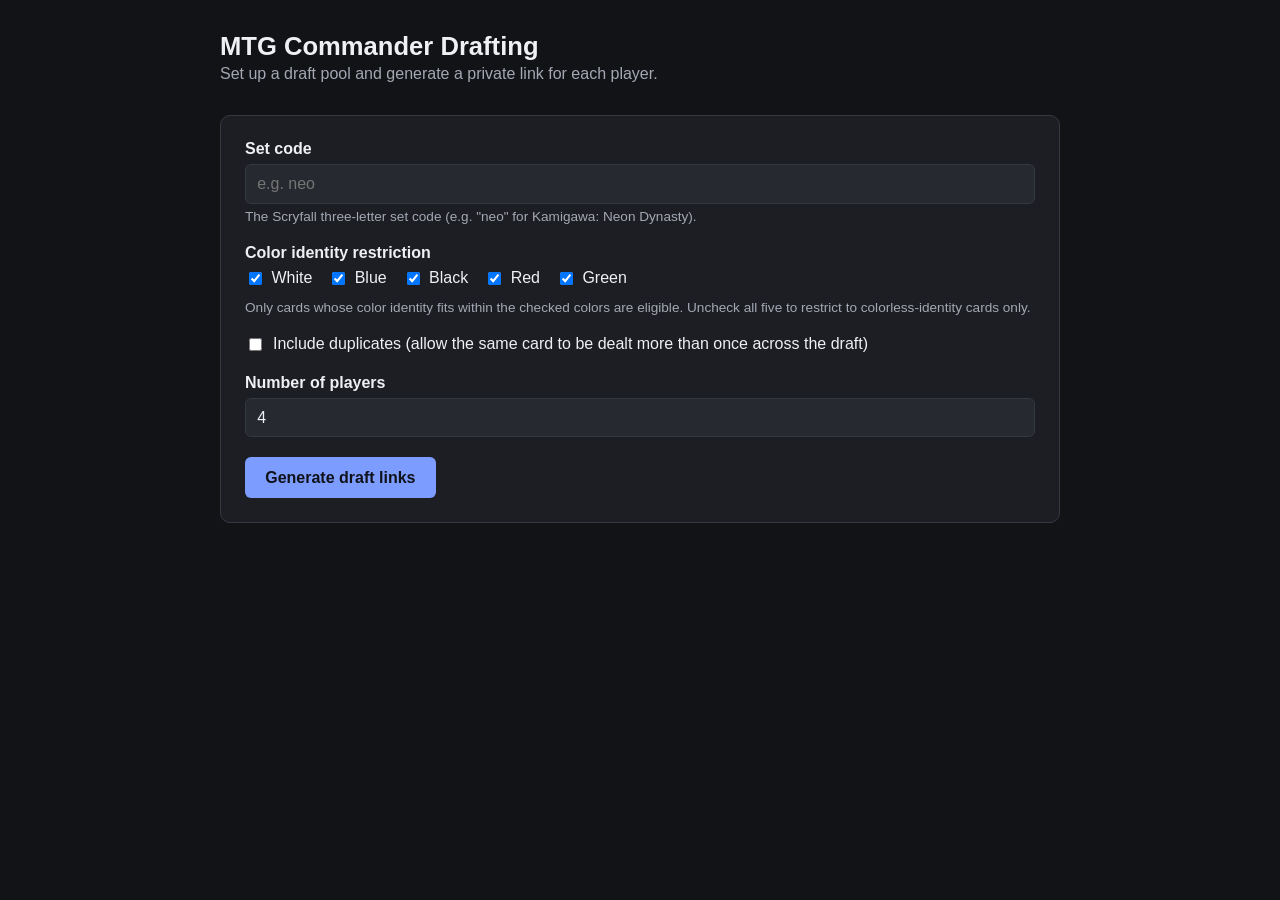
==== index.html @ 11d29b44 "Add MTG commander draft static site with GitHub Pages CI/CD Static host/player pages backed by the S" ====
<!doctype html>
<html lang="en">
<head>
  <meta charset="utf-8" />
  <meta name="viewport" content="width=device-width, initial-scale=1" />
  <title>MTG Commander Drafting — Host</title>
  <link rel="stylesheet" href="css/styles.css" />
</head>
<body>
  <div class="wrap">
    <h1>MTG Commander Drafting</h1>
    <p class="subtitle">Set up a draft pool and generate a private link for each player.</p>

    <div class="card">
      <form id="draft-form">
        <div class="field">
          <label for="set-code">Set code</label>
          <input type="text" id="set-code" placeholder="e.g. neo" required />
          <div class="hint">The Scryfall three-letter set code (e.g. "neo" for Kamigawa: Neon Dynasty).</div>
        </div>

        <div class="field">
          <label>Color identity restriction</label>
          <div class="identity-row">
            <label><input type="checkbox" class="identity-box" value="w" checked /> White</label>
            <label><input type="checkbox" class="identity-box" value="u" checked /> Blue</label>
            <label><input type="checkbox" class="identity-box" value="b" checked /> Black</label>
            <label><input type="checkbox" class="identity-box" value="r" checked /> Red</label>
            <label><input type="checkbox" class="identity-box" value="g" checked /> Green</label>
          </div>
          <div class="hint">Only cards whose color identity fits within the checked colors are eligible. Uncheck all five to restrict to colorless-identity cards only.</div>
        </div>

        <div class="field checkbox-field">
          <input type="checkbox" id="include-duplicates" />
          <label for="include-duplicates">Include duplicates (allow the same card to be dealt more than once across the draft)</label>
        </div>

        <div class="field">
          <label for="num-players">Number of players</label>
          <input type="number" id="num-players" min="1" step="1" value="4" required />
        </div>

        <button type="submit" class="primary" id="submit-btn">Generate draft links</button>
      </form>

      <div id="status" class="status hidden"></div>
    </div>

    <div id="results" class="card hidden" style="margin-top: 1.5rem;">
      <h2>Player links</h2>
      <p id="results-summary" class="results-summary"></p>
      <div id="player-list"></div>
    </div>
  </div>

  <script src="js/scryfall.js"></script>
  <script src="js/encoding.js"></script>
  <script src="js/sampling.js"></script>
  <script src="js/host.js"></script>
</body>
</html>
---- css/styles.css ----
:root {
  color-scheme: light dark;
  --bg: #121316;
  --surface: #1c1e23;
  --surface-2: #26292f;
  --border: #34383f;
  --text: #eef0f3;
  --text-dim: #a3a8b3;
  --accent: #7c9cff;
  --accent-text: #10121a;
  --error: #ff8080;
  --error-bg: #3a1f21;
  --radius: 10px;
}

* {
  box-sizing: border-box;
}

body {
  margin: 0;
  min-height: 100vh;
  background: var(--bg);
  color: var(--text);
  font-family: -apple-system, BlinkMacSystemFont, "Segoe UI", Roboto, Helvetica, Arial, sans-serif;
}

.wrap {
  max-width: 880px;
  margin: 0 auto;
  padding: 2rem 1.25rem 4rem;
}

h1 {
  font-size: 1.6rem;
  margin: 0 0 0.25rem;
}

.subtitle {
  color: var(--text-dim);
  margin: 0 0 2rem;
}

.card {
  background: var(--surface);
  border: 1px solid var(--border);
  border-radius: var(--radius);
  padding: 1.5rem;
}

.field {
  margin-bottom: 1.25rem;
}

.field label {
  display: block;
  font-weight: 600;
  margin-bottom: 0.4rem;
}

.field .hint {
  color: var(--text-dim);
  font-size: 0.85rem;
  margin-top: 0.35rem;
}

input[type="text"],
input[type="number"] {
  width: 100%;
  padding: 0.6rem 0.7rem;
  background: var(--surface-2);
  border: 1px solid var(--border);
  border-radius: 6px;
  color: var(--text);
  font-size: 1rem;
}

.identity-row {
  display: flex;
  gap: 1rem;
  flex-wrap: wrap;
}

.identity-row label {
  display: flex;
  align-items: center;
  gap: 0.4rem;
  font-weight: 400;
}

.checkbox-field {
  display: flex;
  align-items: center;
  gap: 0.5rem;
}

.checkbox-field label {
  font-weight: 400;
  margin: 0;
}

button {
  font-size: 1rem;
  font-weight: 600;
  padding: 0.65rem 1.2rem;
  border-radius: 6px;
  border: 1px solid transparent;
  cursor: pointer;
}

button.primary {
  background: var(--accent);
  color: var(--accent-text);
}

button.primary:disabled {
  opacity: 0.6;
  cursor: default;
}

button.secondary {
  background: var(--surface-2);
  color: var(--text);
  border-color: var(--border);
}

.status {
  margin-top: 1rem;
  color: var(--text-dim);
}

.status.error {
  color: var(--error);
  background: var(--error-bg);
  border: 1px solid var(--error);
  border-radius: 6px;
  padding: 0.75rem 1rem;
}

.hidden {
  display: none !important;
}

.results-summary {
  margin-bottom: 1rem;
  color: var(--text-dim);
}

.player-row {
  display: flex;
  align-items: center;
  gap: 0.6rem;
  margin-bottom: 0.6rem;
}

.player-row .player-label {
  min-width: 5.5rem;
  color: var(--text-dim);
}

.player-row input[type="text"] {
  flex: 1;
}

.player-row button {
  flex-shrink: 0;
}

.player-row button.copied {
  background: #4caf7d;
  color: #0b1a12;
  border-color: #4caf7d;
}

.cards-row {
  display: flex;
  gap: 1.5rem;
  flex-wrap: wrap;
  justify-content: center;
  margin: 2rem 0;
}

.card-option {
  background: var(--surface);
  border: 1px solid var(--border);
  border-radius: var(--radius);
  padding: 1rem;
  width: 260px;
  text-align: center;
}

.card-option img {
  width: 100%;
  border-radius: 6px;
  margin-bottom: 0.75rem;
}

.card-option h3 {
  margin: 0 0 1rem;
  font-size: 1.05rem;
}

.luck-row {
  text-align: center;
  margin: 1.5rem 0;
}

.luck-row p {
  color: var(--text-dim);
  margin-bottom: 0.75rem;
}

.result-view {
  text-align: center;
}

.result-view img {
  max-width: 300px;
  width: 100%;
  border-radius: 10px;
  margin: 1rem 0;
}
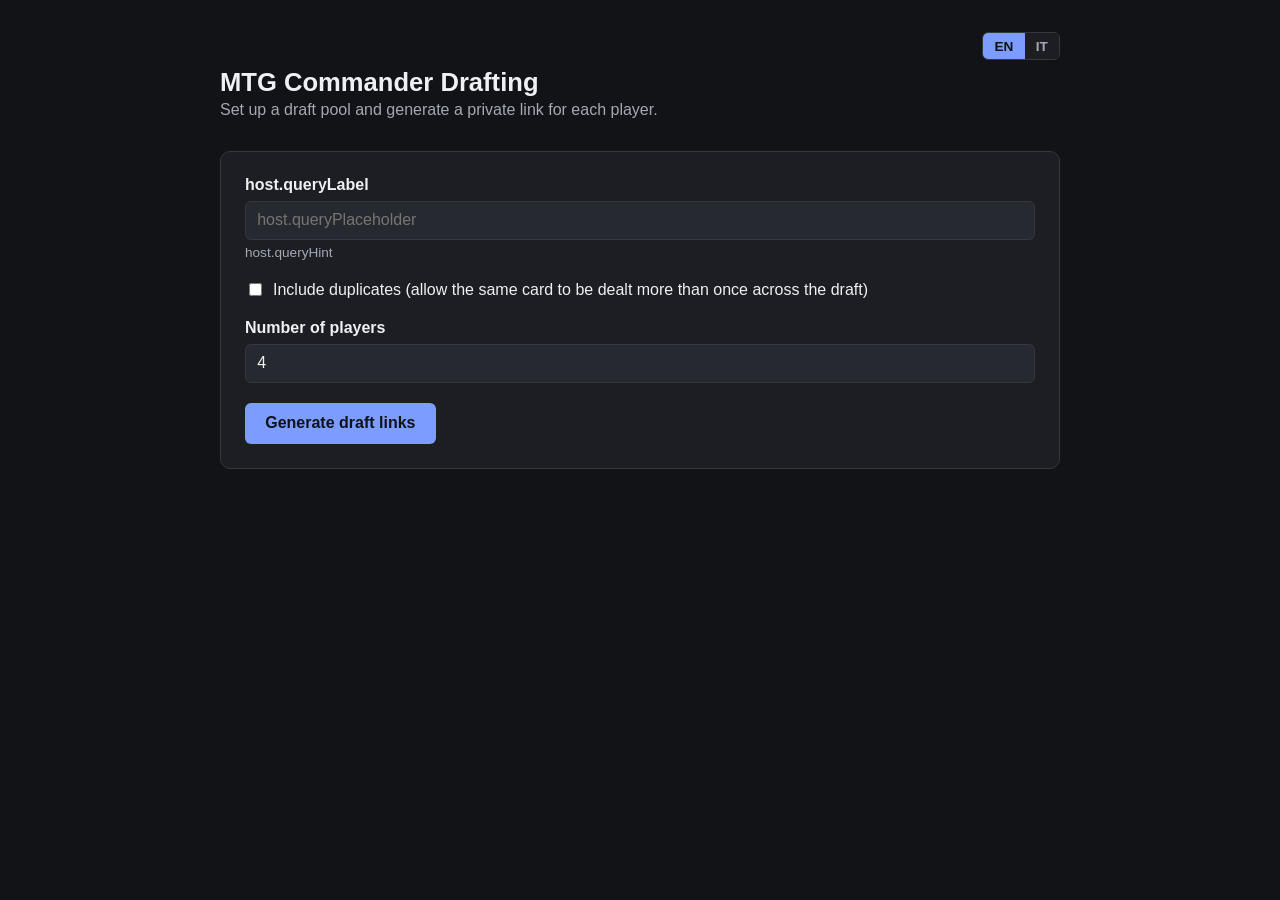
==== commit 326a4738: "feat: intro and bi-lang italian/english" ====
--- a/index.html
+++ b/index.html
@@ -8,47 +8,39 @@
 </head>
 <body>
   <div class="wrap">
-    <h1>MTG Commander Drafting</h1>
-    <p class="subtitle">Set up a draft pool and generate a private link for each player.</p>
+    <div class="top-bar">
+      <div id="lang-switcher" class="lang-switcher"></div>
+    </div>
+
+    <h1 data-i18n="host.h1">MTG Commander Drafting</h1>
+    <p class="subtitle" data-i18n="host.subtitle">Set up a draft pool and generate a private link for each player.</p>
 
     <div class="card">
       <form id="draft-form">
         <div class="field">
-          <label for="set-code">Set code</label>
-          <input type="text" id="set-code" placeholder="e.g. neo" required />
-          <div class="hint">The Scryfall three-letter set code (e.g. "neo" for Kamigawa: Neon Dynasty).</div>
-        </div>
-
-        <div class="field">
-          <label>Color identity restriction</label>
-          <div class="identity-row">
-            <label><input type="checkbox" class="identity-box" value="w" checked /> White</label>
-            <label><input type="checkbox" class="identity-box" value="u" checked /> Blue</label>
-            <label><input type="checkbox" class="identity-box" value="b" checked /> Black</label>
-            <label><input type="checkbox" class="identity-box" value="r" checked /> Red</label>
-            <label><input type="checkbox" class="identity-box" value="g" checked /> Green</label>
-          </div>
-          <div class="hint">Only cards whose color identity fits within the checked colors are eligible. Uncheck all five to restrict to colorless-identity cards only.</div>
+          <label for="scryfall-query" data-i18n="host.queryLabel">Scryfall search query</label>
+          <input type="text" id="scryfall-query" data-i18n-placeholder="host.queryPlaceholder" placeholder="e.g. set:neo t:creature" required />
+          <div class="hint" data-i18n="host.queryHint">Any valid Scryfall search query. See the syntax guide at scryfall.com/docs/syntax.</div>
         </div>
 
         <div class="field checkbox-field">
           <input type="checkbox" id="include-duplicates" />
-          <label for="include-duplicates">Include duplicates (allow the same card to be dealt more than once across the draft)</label>
+          <label for="include-duplicates" data-i18n="host.duplicatesLabel">Include duplicates (allow the same card to be dealt more than once across the draft)</label>
         </div>
 
         <div class="field">
-          <label for="num-players">Number of players</label>
+          <label for="num-players" data-i18n="host.numPlayersLabel">Number of players</label>
           <input type="number" id="num-players" min="1" step="1" value="4" required />
         </div>
 
-        <button type="submit" class="primary" id="submit-btn">Generate draft links</button>
+        <button type="submit" class="primary" id="submit-btn" data-i18n="host.submit">Generate draft links</button>
       </form>
 
       <div id="status" class="status hidden"></div>
     </div>
 
     <div id="results" class="card hidden" style="margin-top: 1.5rem;">
-      <h2>Player links</h2>
+      <h2 data-i18n="host.resultsH2">Player links</h2>
       <p id="results-summary" class="results-summary"></p>
       <div id="player-list"></div>
     </div>
@@ -57,6 +49,7 @@
   <script src="js/scryfall.js"></script>
   <script src="js/encoding.js"></script>
   <script src="js/sampling.js"></script>
+  <script src="js/i18n.js"></script>
   <script src="js/host.js"></script>
 </body>
 </html>
--- a/css/styles.css
+++ b/css/styles.css
@@ -220,3 +220,113 @@
   border-radius: 10px;
   margin: 1rem 0;
 }
+
+.card-option img,
+.result-view img {
+  cursor: zoom-in;
+  transition: transform 0.15s ease;
+}
+
+.card-option img:hover,
+.result-view img:hover {
+  transform: scale(1.03);
+}
+
+.modal-overlay {
+  position: fixed;
+  inset: 0;
+  background: rgba(0, 0, 0, 0.85);
+  display: flex;
+  align-items: center;
+  justify-content: center;
+  padding: 2rem;
+  cursor: zoom-out;
+  z-index: 1000;
+}
+
+.modal-overlay img {
+  max-width: 90vw;
+  max-height: 90vh;
+  border-radius: 12px;
+  box-shadow: 0 10px 40px rgba(0, 0, 0, 0.6);
+}
+
+.top-bar {
+  display: flex;
+  justify-content: flex-end;
+  margin-bottom: 0.5rem;
+}
+
+.lang-switcher {
+  display: inline-flex;
+  border: 1px solid var(--border);
+  border-radius: 6px;
+  overflow: hidden;
+}
+
+.lang-btn {
+  background: var(--surface);
+  color: var(--text-dim);
+  border: none;
+  border-radius: 0;
+  padding: 0.35rem 0.7rem;
+  font-size: 0.85rem;
+}
+
+.lang-btn.active {
+  background: var(--accent);
+  color: var(--accent-text);
+  cursor: default;
+}
+
+.rules-details {
+  background: var(--surface);
+  border: 1px solid var(--border);
+  border-radius: var(--radius);
+  padding: 1rem 1.25rem;
+  margin-bottom: 2rem;
+}
+
+.rules-details summary {
+  cursor: pointer;
+  font-weight: 600;
+}
+
+.rules-content {
+  margin-top: 1rem;
+}
+
+.rules-content p {
+  color: var(--text-dim);
+  line-height: 1.5;
+}
+
+.rules-content ul {
+  color: var(--text-dim);
+  line-height: 1.6;
+  padding-left: 1.25rem;
+}
+
+.rules-content h3 {
+  margin: 1.5rem 0 0.75rem;
+  font-size: 1.05rem;
+}
+
+.banned-grid {
+  display: grid;
+  grid-template-columns: repeat(auto-fill, minmax(200px, 1fr));
+  gap: 1.25rem;
+}
+
+.banned-group h4 {
+  margin: 0 0 0.4rem;
+  font-size: 0.95rem;
+}
+
+.banned-group ol {
+  color: var(--text-dim);
+  margin: 0;
+  padding-left: 1.25rem;
+  font-size: 0.9rem;
+  line-height: 1.5;
+}
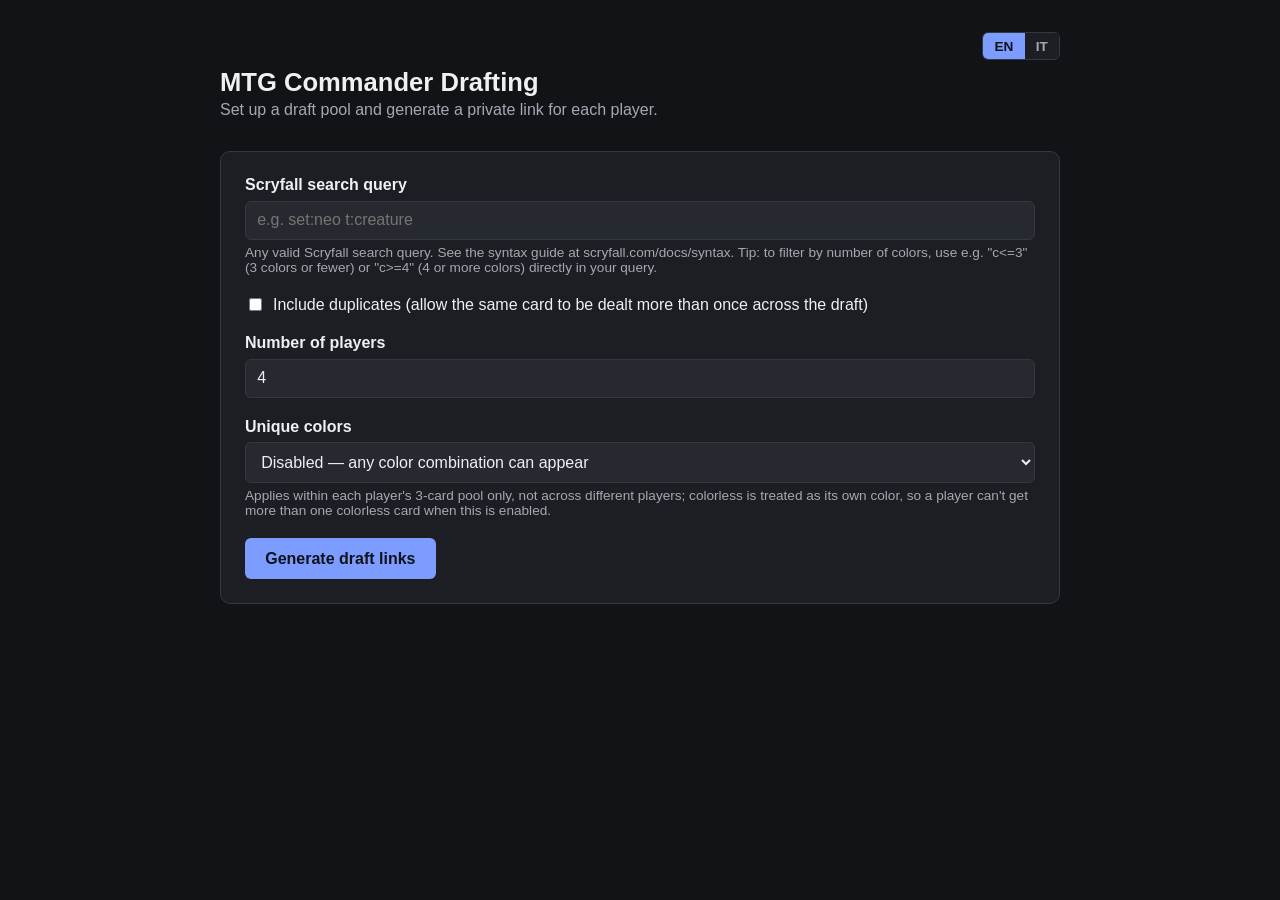
==== commit 897cbe7f: "feat: new filters for drafted cards" ====
--- a/index.html
+++ b/index.html
@@ -33,6 +33,16 @@
           <input type="number" id="num-players" min="1" step="1" value="4" required />
         </div>
 
+        <div class="field">
+          <label for="unique-colors" data-i18n="host.uniqueColorsLabel">Unique colors</label>
+          <select id="unique-colors">
+            <option value="disabled" data-i18n="host.uniqueColorsOptionDisabled">Disabled — any color combination can appear</option>
+            <option value="default" data-i18n="host.uniqueColorsOptionDefault">Default — no two cards in a player's pool share the exact same colors</option>
+            <option value="strict" data-i18n="host.uniqueColorsOptionStrict">Strict — a color can appear in only one card per player's pool, even combined with others</option>
+          </select>
+          <div class="hint" data-i18n="host.uniqueColorsHint">Applies within each player's 3-card pool only, not across different players; colorless is treated as its own color, so a player can't get more than one colorless card when this is enabled.</div>
+        </div>
+
         <button type="submit" class="primary" id="submit-btn" data-i18n="host.submit">Generate draft links</button>
       </form>
 
--- a/css/styles.css
+++ b/css/styles.css
@@ -65,7 +65,8 @@
 }
 
 input[type="text"],
-input[type="number"] {
+input[type="number"],
+select {
   width: 100%;
   padding: 0.6rem 0.7rem;
   background: var(--surface-2);
